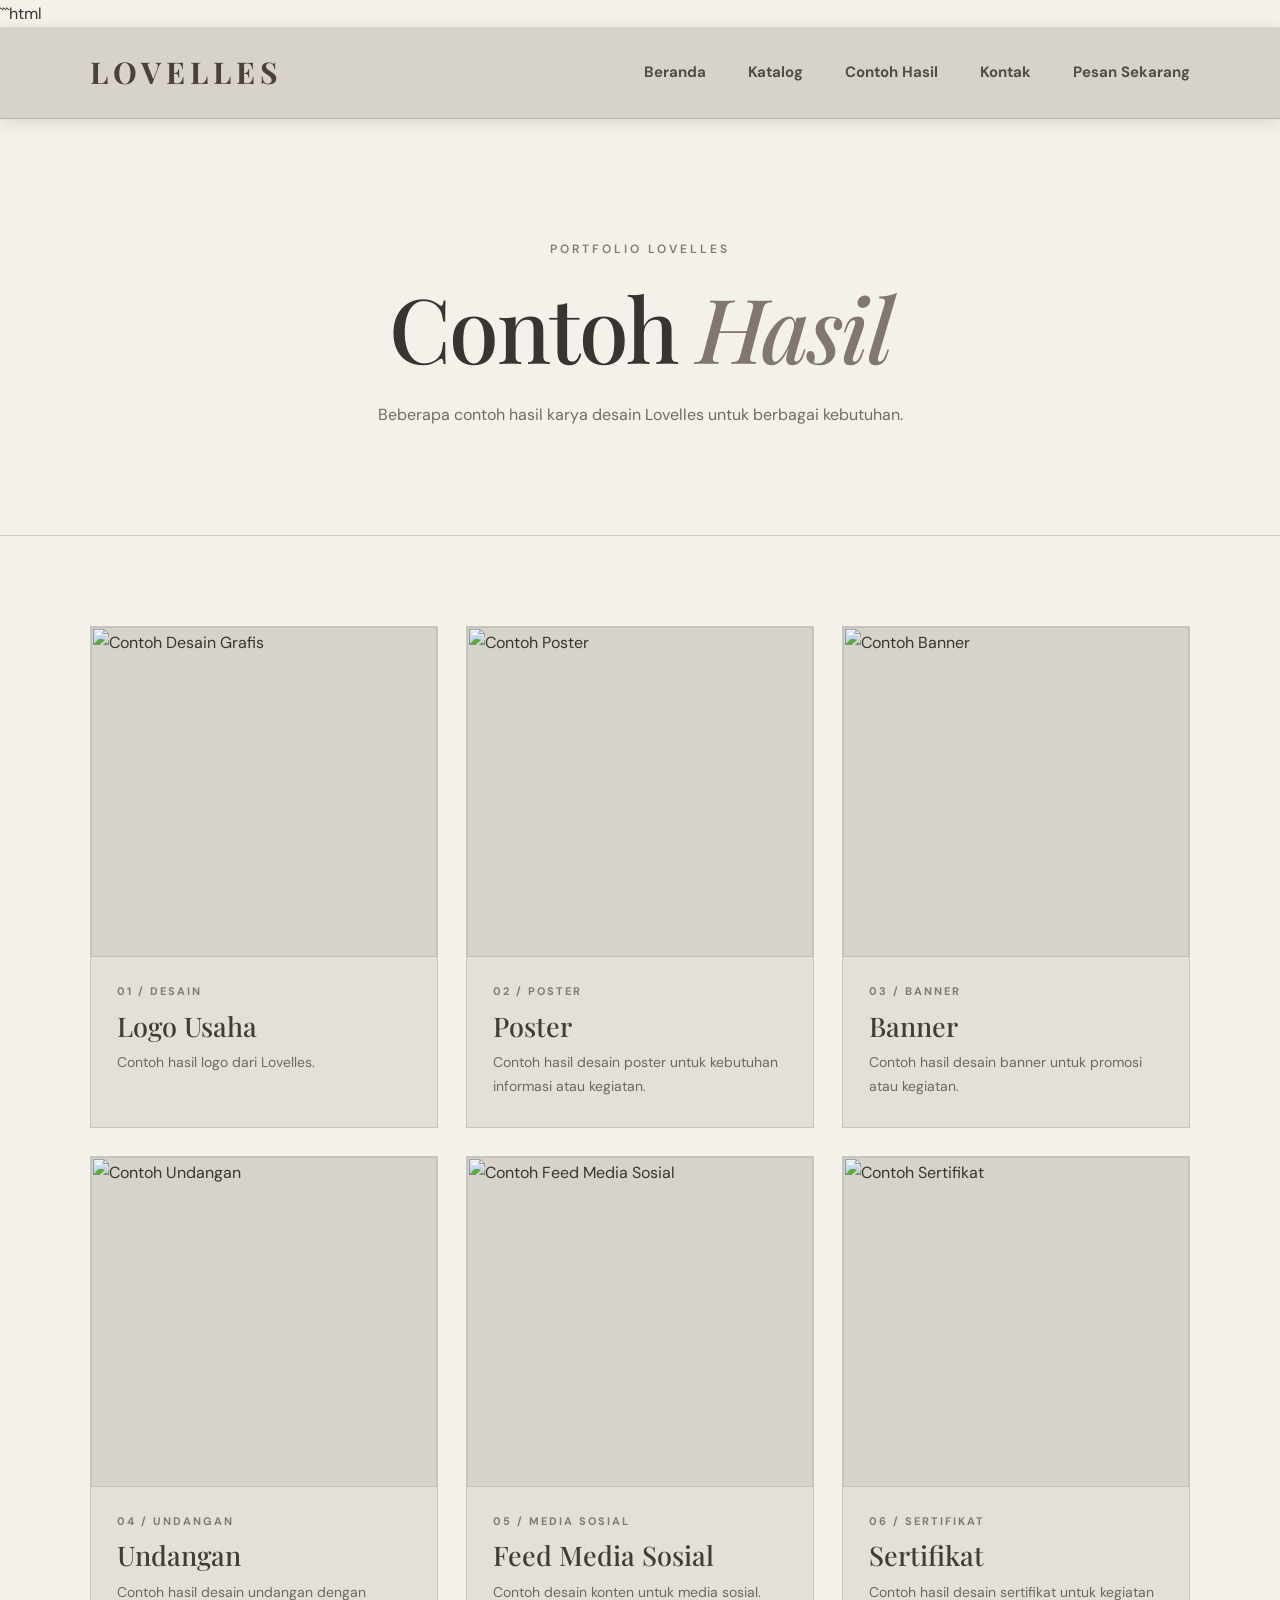
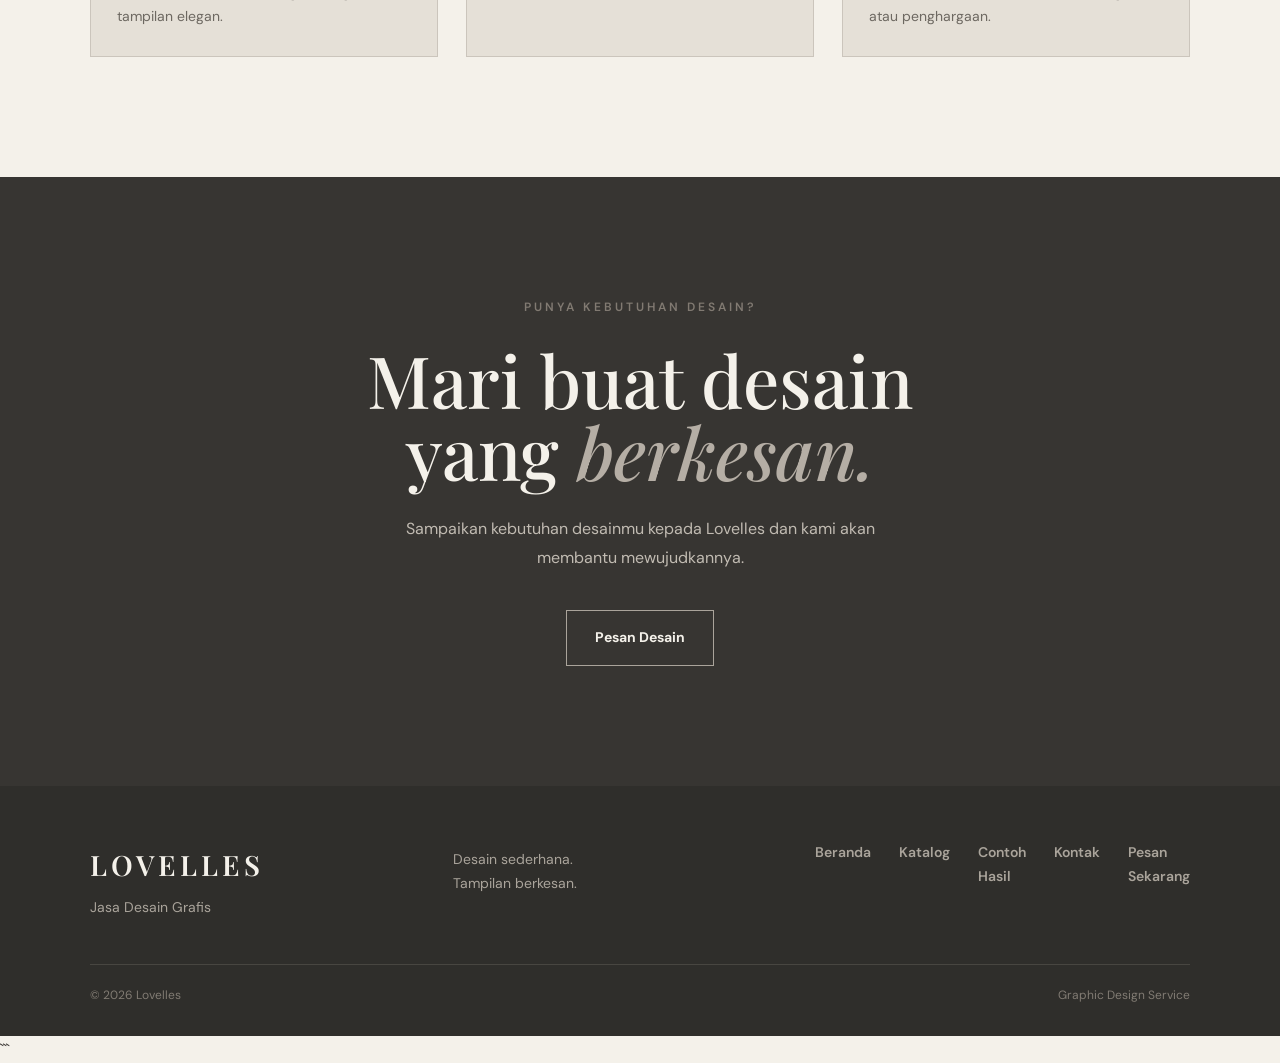
==== hasil.html @ c712f8e0 "Add files via upload" ====
```html
<!DOCTYPE html>
<html lang="id">

<head>

    <meta charset="UTF-8">

    <meta name="viewport" content="width=device-width, initial-scale=1.0">

    <title>Contoh Hasil | Lovelles</title>

    <link rel="preconnect" href="https://fonts.googleapis.com">

    <link rel="preconnect" href="https://fonts.gstatic.com" crossorigin>

    <link href="https://fonts.googleapis.com/css2?family=DM+Sans:wght@400;500;600;700&family=Playfair+Display:ital,wght@0,400;0,500;0,600;1,400;1,500&display=swap" rel="stylesheet">

    <link rel="stylesheet" href="style.css">

</head>


<body>


<!-- ================= HEADER ================= -->

<header class="navbar">

    <a href="index.html" class="logo">
        LOVELLES
    </a>

    <nav>

        <a href="index.html">
            Beranda
        </a>

        <a href="katalog.html">
            Katalog
        </a>

        <a href="hasil.html">
            Contoh Hasil
        </a>

        <a href="kontak.html">
            Kontak
        </a>

        <a href="pesan.html">
            Pesan Sekarang
        </a>

    </nav>

</header>



<!-- ================= JUDUL ================= -->

<section class="page-header">

    <p class="eyebrow">
        PORTFOLIO LOVELLES
    </p>


    <h1>
        Contoh <i>Hasil</i>
    </h1>


    <p>
        Beberapa contoh hasil karya desain Lovelles
        untuk berbagai kebutuhan.
    </p>

</section>



<!-- ================= PORTFOLIO ================= -->

<section class="portfolio-section">


    <div class="portfolio-grid">


        <!-- 01 LOGO USAHA -->

        <div class="portfolio-card">

            <div class="portfolio-image">

                <img
                    src="image/123logo.jpg"
                    alt="Contoh Desain Grafis"
                >

            </div>


            <div class="portfolio-content">

                <span>
                    01 / DESAIN
                </span>

                <h2>
                    Logo Usaha
                </h2>

                <p>
                    Contoh hasil logo 
                    dari Lovelles.
                </p>

            </div>

        </div>



        <!-- 02 POSTER -->

        <div class="portfolio-card">

            <div class="portfolio-image">

                <img
                    src="image/123poster.jpg"
                    alt="Contoh Poster"
                >

            </div>


            <div class="portfolio-content">

                <span>
                    02 / POSTER
                </span>

                <h2>
                    Poster
                </h2>

                <p>
                    Contoh hasil desain poster
                    untuk kebutuhan informasi atau kegiatan.
                </p>

            </div>

        </div>



        <!-- 03 BANNER -->

        <div class="portfolio-card">

            <div class="portfolio-image">

                <img
                    src="image/123banner.jpg"
                    alt="Contoh Banner"
                >

            </div>


            <div class="portfolio-content">

                <span>
                    03 / BANNER
                </span>

                <h2>
                    Banner
                </h2>

                <p>
                    Contoh hasil desain banner
                    untuk promosi atau kegiatan.
                </p>

            </div>

        </div>



        <!-- 04 UNDANGAN -->

        <div class="portfolio-card">

            <div class="portfolio-image">

                <img
                    src="image/123undangan.jpg"
                    alt="Contoh Undangan"
                >

            </div>


            <div class="portfolio-content">

                <span>
                    04 / UNDANGAN
                </span>

                <h2>
                    Undangan
                </h2>

                <p>
                    Contoh hasil desain undangan
                    dengan tampilan elegan.
                </p>

            </div>

        </div>



        <!-- 05 MEDIA SOSIAL -->

        <div class="portfolio-card">

            <div class="portfolio-image">

                <img
                    src="image/123feed.png"
                    alt="Contoh Feed Media Sosial"
                >

            </div>


            <div class="portfolio-content">

                <span>
                    05 / MEDIA SOSIAL
                </span>

                <h2>
                    Feed Media Sosial
                </h2>

                <p>
                    Contoh desain konten
                    untuk media sosial.
                </p>

            </div>

        </div>



        <!-- 06 SERTIFIKAT -->

        <div class="portfolio-card">

            <div class="portfolio-image">

                <img
                    src="image/123sertifikat.jpg"
                    alt="Contoh Sertifikat"
                >

            </div>


            <div class="portfolio-content">

                <span>
                    06 / SERTIFIKAT
                </span>

                <h2>
                    Sertifikat
                </h2>

                <p>
                    Contoh hasil desain sertifikat
                    untuk kegiatan atau penghargaan.
                </p>

            </div>

        </div>


    </div>

</section>



<!-- ================= CTA ================= -->

<section class="cta">

    <p class="eyebrow">
        PUNYA KEBUTUHAN DESAIN?
    </p>


    <h2>
        Mari buat desain<br>
        yang <i>berkesan.</i>
    </h2>


    <p>
        Sampaikan kebutuhan desainmu kepada Lovelles
        dan kami akan membantu mewujudkannya.
    </p>


    <a href="kontak.html" class="cta-button">
        Pesan Desain
    </a>

</section>



<!-- ================= FOOTER ================= -->

<footer>

    <div class="footer-main">

        <div>

            <div class="footer-logo">
                LOVELLES
            </div>

            <p>
                Jasa Desain Grafis
            </p>

        </div>


        <div>

            <p>
                Desain sederhana.<br>
                Tampilan berkesan.
            </p>

        </div>

        <div class="footer-links">

            <a href="index.html">
                Beranda
            </a>
        
            <a href="katalog.html">
                Katalog
            </a>
        
            <a href="hasil.html">
                Contoh Hasil
            </a>
        
            <a href="kontak.html">
                Kontak
            </a>
        
            <a href="pesan.html">
                Pesan Sekarang
            </a>
        
        </div>

    </div>


    <div class="footer-bottom">

        <span>
            © 2026 Lovelles
        </span>

        <span>
            Graphic Design Service
        </span>

    </div>

</footer>


</body>

</html>
```
---- style.css ----
/* =====================================================
   LOVELLES
   JASA DESAIN GRAFIS
   IVORY - GREY - BROWN
   ===================================================== */


/* ================= RESET ================= */

* {
    margin: 0;
    padding: 0;
    box-sizing: border-box;
}

html {
    scroll-behavior: smooth;
}

body {
    background: #f4f1ea;
    color: #373532;
    font-family: "DM Sans", sans-serif;
    font-size: 16px;
    line-height: 1.7;
}

a {
    color: inherit;
    text-decoration: none;
}

button,
input,
textarea,
select {
    font-family: inherit;
}


/* =====================================================
   HEADER / NAVBAR
   ===================================================== */

.navbar {
    width: 100%;
    height: 92px;

    padding: 0 7%;

    display: flex;
    align-items: center;
    justify-content: space-between;

    /* WARNA HEADER DIBUAT JELAS BERBEDA */
    background: #d8d3ca;

    border-bottom: 1px solid #bcb6ac;

    box-shadow: 0 4px 15px rgba(55, 50, 45, 0.12);

    position: sticky;
    top: 0;

    z-index: 999;
}


/* ================= LOGO HEADER ================= */

.logo {
    font-family: "Playfair Display", serif;

    font-size: 30px;

    font-weight: 700;

    letter-spacing: 5px;

    color: #4d4037;

    white-space: nowrap;
}


/* ================= MENU HEADER ================= */

.navbar nav {
    display: flex;

    align-items: center;

    gap: 42px;
}

.navbar nav a {
    font-size: 15px;

    font-weight: 700;

    color: #514d47;

    transition: all 0.3s ease;

    position: relative;
}

.navbar nav a:hover {
    color: #292724;
}

.navbar nav a.active {
    color: #292724;

    font-weight: 700;
}


/* GARIS MENU AKTIF */

.navbar nav a.active::after {
    content: "";

    position: absolute;

    left: 0;
    right: 0;

    bottom: -10px;

    height: 2px;

    background: #665549;
}


/* ================= BUTTON HEADER ================= */

.nav-button {
    padding: 14px 24px;

    background: #f4f1ea;

    border: 1px solid #71685f;

    color: #403b36;

    font-size: 14px;

    font-weight: 700;

    transition: all 0.3s ease;
}

.nav-button:hover {
    background: #403b36;

    color: #f4f1ea;

    border-color: #403b36;
}


/* =====================================================
   GENERAL
   ===================================================== */

.section {
    padding: 120px 7%;
}

.eyebrow {
    font-size: 12px;

    font-weight: 600;

    letter-spacing: 3px;

    color: #817a72;
}

.section-label {
    font-size: 12px;

    font-weight: 600;

    letter-spacing: 2px;

    color: #817a72;

    padding-bottom: 18px;

    border-bottom: 1px solid #d2cec5;
}

.large-title {
    font-family: "Playfair Display", serif;

    font-size: 58px;

    line-height: 1.05;

    font-weight: 500;

    letter-spacing: -1px;
}

.large-title i {
    color: #80776f;
}


/* =====================================================
   HERO
   ===================================================== */

.hero {
    min-height: 690px;

    padding: 85px 7%;

    display: grid;

    grid-template-columns: 1fr 0.85fr;

    gap: 90px;

    align-items: center;
}


/* HERO TEXT */

.hero-text h1 {
    margin-top: 25px;

    font-family: "Playfair Display", serif;

    font-size: clamp(54px, 6vw, 82px);

    line-height: 1.02;

    font-weight: 500;

    letter-spacing: -2px;
}

.hero-text h1 i {
    color: #81776f;
}

.hero-description {
    max-width: 570px;

    margin-top: 32px;

    color: #68645e;

    font-size: 17px;

    line-height: 1.8;
}


/* HERO BUTTON */

.hero-buttons {
    display: flex;

    gap: 15px;

    margin-top: 38px;
}

.button-dark,
.button-outline {
    display: inline-flex;

    align-items: center;
    justify-content: center;

    padding: 14px 24px;

    font-size: 14px;

    font-weight: 700;

    transition: 0.3s;
}

.button-dark {
    background: #373532;

    color: #f4f1ea;
}

.button-dark:hover {
    background: #514d48;
}

.button-outline {
    border: 1px solid #aaa49b;

    background: transparent;
}

.button-outline:hover {
    background: #e4e0d7;
}


/* =====================================================
   HERO VISUAL
   ===================================================== */

.hero-visual {
    height: 500px;

    background: #dcd7ce;

    position: relative;

    display: flex;

    align-items: center;
    justify-content: center;

    overflow: hidden;
}

.circle {
    position: absolute;

    border: 1px solid #b7b0a6;

    border-radius: 50%;
}

.circle-one {
    width: 430px;
    height: 430px;
}

.circle-two {
    width: 315px;
    height: 315px;
}


/* VISUAL CARD */

.visual-card {
    width: 285px;
    height: 360px;

    padding: 28px;

    background: #f7f3eb;

    box-shadow:
        0 30px 70px rgba(50, 45, 40, 0.17);

    position: relative;

    display: flex;

    flex-direction: column;

    justify-content: space-between;

    animation: floating 4s ease-in-out infinite;
}

.visual-top,
.visual-bottom {
    display: flex;

    justify-content: space-between;

    font-size: 10px;

    font-weight: 600;

    letter-spacing: 2px;
}

.visual-center small {
    font-size: 10px;

    font-weight: 600;

    letter-spacing: 4px;

    color: #817a72;
}

.visual-center h2 {
    margin-top: 13px;

    font-family: "Playfair Display", serif;

    font-size: 45px;

    line-height: 1;

    font-weight: 500;
}

.visual-line {
    width: 50px;

    height: 1px;

    background: #817a72;

    margin: 22px 0;
}

.visual-center p {
    font-size: 11px;

    color: #817a72;
}

.visual-bottom {
    color: #817a72;
}


@keyframes floating {

    0%,
    100% {
        transform: translateY(0);
    }

    50% {
        transform: translateY(-10px);
    }

}


/* =====================================================
   TWO COLUMN
   ===================================================== */

.two-column {
    display: grid;

    grid-template-columns: 1fr 1fr;

    gap: 110px;

    padding-top: 70px;
}


/* CONTENT */

.content-text {
    max-width: 570px;

    color: #66625c;

    font-size: 16px;

    line-height: 1.85;
}

.content-text p + p {
    margin-top: 22px;
}


/* TEXT LINK */

.text-link {
    display: inline-block;

    margin-top: 30px;

    padding-bottom: 5px;

    border-bottom: 1px solid #77736c;

    font-size: 14px;

    font-weight: 700;
}


/* =====================================================
   TARGET KONSUMEN
   ===================================================== */

.target-section {
    background: #ddd8cf;
}

.section-heading {
    padding: 65px 0 50px;

    display: flex;

    align-items: end;

    justify-content: space-between;

    gap: 50px;
}

.section-heading > p {
    max-width: 380px;

    color: #6c6861;

    font-size: 16px;

    line-height: 1.8;
}


/* TARGET GRID */

.target-grid {
    display: grid;

    grid-template-columns: repeat(5, 1fr);

    border-top: 1px solid #bcb6ac;

    border-left: 1px solid #bcb6ac;
}

.target-card {
    min-height: 320px;

    padding: 28px;

    border-right: 1px solid #bcb6ac;

    border-bottom: 1px solid #bcb6ac;

    transition: 0.35s;
}

.target-card:hover {
    background: #f0ece4;
}

.target-card > span {
    font-size: 12px;

    font-weight: 600;

    color: #827b73;
}

.target-card h3 {
    margin-top: 65px;

    font-family: "Playfair Display", serif;

    font-size: 24px;

    line-height: 1.25;

    font-weight: 500;
}

.target-card p {
    margin-top: 15px;

    color: #706b64;

    font-size: 15px;

    line-height: 1.75;
}


/* =====================================================
   KEUNGGULAN
   ===================================================== */

.advantage-list {
    border-top: 1px solid #d0cbc2;
}

.advantage-item {
    display: grid;

    grid-template-columns: 45px 1fr;

    gap: 20px;

    padding: 27px 0;

    border-bottom: 1px solid #d0cbc2;
}

.advantage-item > span {
    font-size: 12px;

    font-weight: 600;

    color: #827b73;
}

.advantage-item h3 {
    font-family: "Playfair Display", serif;

    font-size: 24px;

    font-weight: 500;
}

.advantage-item p {
    margin-top: 8px;

    color: #706b64;

    font-size: 15px;

    line-height: 1.75;
}


/* =====================================================
   CTA
   ===================================================== */

.cta {
    padding: 120px 7%;

    text-align: center;

    background: #373532;

    color: #f4f1ea;
}

.cta h2 {
    margin-top: 25px;

    font-family: "Playfair Display", serif;

    font-size: clamp(50px, 6vw, 72px);

    line-height: 1;

    font-weight: 500;
}

.cta h2 i {
    color: #b5aea5;
}

.cta > p:not(.eyebrow) {
    max-width: 550px;

    margin: 28px auto;

    color: #c1bbb2;

    font-size: 16px;

    line-height: 1.8;
}

.cta-button {
    display: inline-block;

    margin-top: 10px;

    padding: 15px 28px;

    border: 1px solid #aaa49b;

    font-size: 14px;

    font-weight: 700;

    transition: 0.3s;
}

.cta-button:hover {
    background: #f4f1ea;

    color: #373532;
}


/* =====================================================
   PAGE HEADER
   ===================================================== */

.page-header {
    padding: 120px 7% 105px;

    text-align: center;

    border-bottom: 1px solid #d1ccc3;
}

.page-header h1 {
    margin-top: 22px;

    font-family: "Playfair Display", serif;

    font-size: clamp(58px, 7vw, 92px);

    line-height: 1;

    font-weight: 500;

    letter-spacing: -2px;
}

.page-header h1 i {
    color: #81776f;
}

.page-header > p:last-child {
    max-width: 600px;

    margin: 30px auto 0;

    color: #706b64;

    font-size: 16px;

    line-height: 1.8;
}


/* =====================================================
   KATALOG
   ===================================================== */

.catalog-section {
    padding: 90px 7% 120px;
}

.catalog-grid {
    display: grid;

    grid-template-columns: repeat(2, 1fr);

    gap: 22px;
}


/* CARD */

.catalog-card {
    min-height: 430px;

    padding: 32px;

    background: #dfdad1;

    border: 1px solid #cbc5bc;

    position: relative;

    display: flex;

    flex-direction: column;

    transition: 0.4s;
}

.catalog-card:hover {
    background: #373532;

    color: #f4f1ea;

    transform: translateY(-6px);
}


/* TOP */

.catalog-top {
    display: flex;

    justify-content: space-between;

    font-size: 11px;

    font-weight: 600;

    letter-spacing: 2px;

    color: #827b73;
}


/* CONTENT */

.catalog-content {
    margin-top: auto;
}

.catalog-content h2 {
    font-family: "Playfair Display", serif;

    font-size: 38px;

    line-height: 1.1;

    font-weight: 500;
}

.catalog-content p {
    max-width: 500px;

    margin-top: 15px;

    color: #6e6962;

    font-size: 16px;

    line-height: 1.75;
}

.catalog-card:hover .catalog-content p {
    color: #c1bbb2;
}


/* PRICE */

.catalog-price {
    margin-top: 28px;

    padding-top: 18px;

    border-top: 1px solid #beb8ae;

    display: flex;

    align-items: center;

    justify-content: space-between;
}

.catalog-price span {
    font-size: 12px;

    color: #827b73;
}

.catalog-price strong {
    font-family: "Playfair Display", serif;

    font-size: 22px;

    font-weight: 600;
}


/* =====================================================
   PRICE NOTE
   ===================================================== */

.price-note {
    padding: 80px 7%;

    background: #d9d4ca;

    display: grid;

    grid-template-columns: 1fr 1fr;

    gap: 100px;

    align-items: center;
}

.price-note h2 {
    margin-top: 18px;

    font-family: "Playfair Display", serif;

    font-size: 46px;

    line-height: 1.1;

    font-weight: 500;
}

.price-note h2 i {
    color: #81776f;
}

.price-note > p {
    color: #68635c;

    font-size: 16px;

    line-height: 1.85;
}


/* =====================================================
   CONTACT
   ===================================================== */

.contact-section {
    padding-bottom: 120px;
}

.contact-grid {
    display: grid;

    grid-template-columns: 1fr 1fr;

    gap: 100px;

    padding-top: 70px;
}


/* CONTACT INFO */

.contact-description {
    max-width: 550px;

    margin-top: 28px;

    color: #69645d;

    font-size: 16px;

    line-height: 1.8;
}


/* INFO LIST */

.info-list {
    margin-top: 45px;

    border-top: 1px solid #d0cbc2;
}

.info-item {
    padding: 20px 0;

    border-bottom: 1px solid #d0cbc2;
}

.info-item span {
    display: block;

    margin-bottom: 6px;

    font-size: 11px;

    font-weight: 700;

    letter-spacing: 2px;

    color: #817a72;
}

.info-item a,
.info-item p {
    font-size: 16px;

    line-height: 1.6;

    color: #4f4b45;
}

.info-item a:hover {
    text-decoration: underline;
}


/* =====================================================
   ORDER FORM
   ===================================================== */

.order-box {
    padding: 42px;

    background: #ddd8cf;

    border: 1px solid #c7c1b7;
}

.form-label {
    font-size: 11px;

    font-weight: 700;

    letter-spacing: 3px;

    color: #817a72;
}

.order-box h3 {
    margin-top: 10px;

    font-family: "Playfair Display", serif;

    font-size: 32px;

    line-height: 1.2;

    font-weight: 500;
}


/* FORM */

#contactForm {
    margin-top: 32px;
}

.form-group {
    margin-bottom: 22px;
}

.form-group label {
    display: block;

    margin-bottom: 8px;

    font-size: 13px;

    font-weight: 700;

    color: #5e5952;
}

.form-group input,
.form-group textarea,
.form-group select {
    width: 100%;

    padding: 15px 16px;

    background: #f4f1ea;

    border: 1px solid #c3bdb3;

    outline: none;

    color: #373532;

    font-size: 15px;
}

.form-group input::placeholder,
.form-group textarea::placeholder {
    color: #9b958c;
}

.form-group textarea {
    resize: vertical;

    min-height: 140px;
}

.form-group input:focus,
.form-group textarea:focus,
.form-group select:focus {
    border-color: #756e66;
}


/* SUBMIT */

#contactForm button {
    width: 100%;

    padding: 16px;

    border: none;

    background: #373532;

    color: #f4f1ea;

    cursor: pointer;

    font-size: 14px;

    font-weight: 700;

    transition: 0.3s;
}

#contactForm button:hover {
    background: #504c47;
}


/* =====================================================
   PROCESS
   ===================================================== */

.process-section {
    background: #ddd8cf;
}

.process-grid {
    display: grid;

    grid-template-columns: repeat(5, 1fr);

    border-top: 1px solid #bcb6ac;

    border-left: 1px solid #bcb6ac;
}

.process-card {
    min-height: 330px;

    padding: 28px;

    border-right: 1px solid #bcb6ac;

    border-bottom: 1px solid #bcb6ac;

    transition: 0.3s;
}

.process-card:hover {
    background: #f1eee7;
}

.process-card > span {
    font-size: 12px;

    font-weight: 600;

    color: #817a72;
}

.process-card h3 {
    margin-top: 65px;

    font-family: "Playfair Display", serif;

    font-size: 26px;

    font-weight: 500;
}

.process-card p {
    margin-top: 15px;

    color: #6d6861;

    font-size: 15px;

    line-height: 1.75;
}


/* =====================================================
   FOOTER
   ===================================================== */

footer {
    padding: 55px 7% 30px;

    background: #2f2e2b;

    color: #f4f1ea;
}

.footer-main {
    display: grid;

    grid-template-columns: 1fr 1fr 1fr;

    gap: 50px;

    align-items: start;
}

.footer-logo {
    font-family: "Playfair Display", serif;

    font-size: 28px;

    font-weight: 600;

    letter-spacing: 4px;
}

.footer-main p {
    margin-top: 7px;

    color: #aaa49b;

    font-size: 14px;
}

.footer-links {
    display: flex;

    justify-content: flex-end;

    gap: 28px;
}

.footer-links a {
    color: #aaa49b;

    font-size: 14px;

    font-weight: 600;
}

.footer-links a:hover {
    color: #f4f1ea;
}

.footer-bottom {
    margin-top: 45px;

    padding-top: 20px;

    border-top: 1px solid #484641;

    display: flex;

    justify-content: space-between;
}

.footer-bottom span {
    color: #817b73;

    font-size: 12px;
}


/* =====================================================
   TABLET
   ===================================================== */

@media (max-width: 1100px) {

    .hero {
        grid-template-columns: 1fr;
    }

    .hero-visual {
        max-width: 650px;

        width: 100%;

        margin: auto;
    }

    .target-grid {
        grid-template-columns: repeat(2, 1fr);
    }

    .process-grid {
        grid-template-columns: repeat(2, 1fr);
    }

}


/* =====================================================
   MOBILE
   ===================================================== */

@media (max-width: 750px) {

    body {
        font-size: 15px;
    }


    /* HEADER MOBILE */

    .navbar {
        height: 78px;

        padding: 0 5%;

        background: #d8d3ca;
    }

    .navbar nav {
        display: none;
    }

    .nav-button {
        display: none;
    }

    .logo {
        font-size: 23px;

        letter-spacing: 4px;
    }


    /* SECTION */

    .section {
        padding: 85px 5%;
    }


    /* HERO */

    .hero {
        padding: 65px 5% 85px;

        display: block;
    }

    .hero-text h1 {
        font-size: 50px;

        letter-spacing: -1px;
    }

    .hero-description {
        font-size: 16px;
    }

    .hero-buttons {
        flex-direction: column;

        align-items: stretch;
    }

    .button-dark,
    .button-outline {
        width: 100%;
    }

    .hero-visual {
        height: 430px;

        margin-top: 60px;
    }

    .visual-card {
        width: 245px;

        height: 315px;
    }


    /* TITLES */

    .large-title {
        font-size: 43px;
    }


    /* TWO COLUMN */

    .two-column {
        grid-template-columns: 1fr;

        gap: 45px;
    }


    /* HEADING */

    .section-heading {
        display: block;

        padding-top: 50px;
    }

    .section-heading > p {
        margin-top: 25px;

        font-size: 15px;
    }


    /* TARGET */

    .target-grid {
        grid-template-columns: 1fr;
    }

    .target-card {
        min-height: 250px;
    }

    .target-card h3 {
        margin-top: 45px;
    }


    /* PAGE HEADER */

    .page-header {
        padding: 85px 5%;
    }

    .page-header h1 {
        font-size: 58px;
    }


    /* CATALOG */

    .catalog-section {
        padding: 65px 5% 85px;
    }

    .catalog-grid {
        grid-template-columns: 1fr;
    }

    .catalog-card {
        min-height: 390px;
    }

    .catalog-content h2 {
        font-size: 32px;
    }

    .catalog-content p {
        font-size: 15px;
    }


    /* PRICE */

    .price-note {
        grid-template-columns: 1fr;

        gap: 35px;

        padding: 65px 5%;
    }


    /* CONTACT */

    .contact-grid {
        grid-template-columns: 1fr;

        gap: 55px;
    }

    .order-box {
        padding: 28px 22px;
    }


    /* PROCESS */

    .process-grid {
        grid-template-columns: 1fr;
    }


    /* CTA */

    .cta {
        padding: 90px 5%;
    }

    .cta h2 {
        font-size: 46px;
    }


    /* FOOTER */

    footer {
        padding: 45px 5% 25px;
    }

    .footer-main {
        grid-template-columns: 1fr;

        gap: 25px;
    }

    .footer-links {
        justify-content: flex-start;

        flex-wrap: wrap;
    }

    .footer-bottom {
        display: block;
    }

    .footer-bottom span {
        display: block;
    }

    .footer-bottom span + span {
        margin-top: 7px;
    }

}

/* =====================================================
   CONTOH HASIL / PORTFOLIO
   ===================================================== */

   .portfolio-section {
    padding: 90px 7% 120px;
}


/* ================= KOLOM ================= */

.portfolio-grid {
    display: grid;

    grid-template-columns: repeat(3, 1fr);

    gap: 28px;
}


/* ================= KARTU ================= */

.portfolio-card {
    background: #e5e0d7;

    border: 1px solid #cbc5bc;

    transition: 0.3s ease;

    overflow: hidden;
}

.portfolio-card:hover {
    transform: translateY(-6px);

    box-shadow: 0 15px 30px rgba(55, 50, 45, 0.10);
}


/* ================= TEMPAT GAMBAR ================= */

.portfolio-image {
    width: 100%;

    height: 330px;

    background: #d8d3ca;

    overflow: hidden;

    display: flex;

    align-items: center;

    justify-content: center;
}


/* GAMBAR */

.portfolio-image img {
    width: 100%;

    height: 100%;

    object-fit: cover;

    display: block;

    transition: 0.4s ease;
}


/* EFEK GAMBAR */

.portfolio-card:hover .portfolio-image img {
    transform: scale(1.03);
}


/* ================= TEKS ================= */

.portfolio-content {
    padding: 25px 26px 28px;
}


.portfolio-content span {
    font-size: 11px;

    font-weight: 700;

    letter-spacing: 2px;

    color: #817a72;
}


.portfolio-content h2 {
    margin-top: 9px;

    font-family: "Playfair Display", serif;

    font-size: 27px;

    line-height: 1.2;

    font-weight: 500;

    color: #403c37;
}


.portfolio-content p {
    margin-top: 9px;

    color: #6d6861;

    font-size: 14px;

    line-height: 1.7;
}


/* =====================================================
   TABLET
   ===================================================== */

@media (max-width: 950px) {

    .portfolio-grid {
        grid-template-columns: repeat(2, 1fr);
    }

}


/* =====================================================
   HP
   ===================================================== */

@media (max-width: 600px) {

    .portfolio-section {
        padding: 65px 5% 85px;
    }

    .portfolio-grid {
        grid-template-columns: 1fr;
    }

    .portfolio-image {
        height: 350px;
    }
/* =========================================
   KONTAK - POSISI DI TENGAH
   ========================================= */

   .contact-section {
    width: 100%;
}

.contact-section .contact-grid {
    display: block;
    width: 100%;
}

.contact-section .contact-info {
    width: 700px;
    max-width: 90%;
    margin: 0 auto;
    text-align: center;
}

.contact-section .contact-info h1,
.contact-section .contact-info h2,
.contact-section .contact-info p {
    text-align: center;
}

.contact-section .contact-description {
    margin-left: auto;
    margin-right: auto;
    text-align: center;
}

.contact-section .info-list {
    width: 100%;
}

.contact-section .info-item {
    text-align: center;
}

.contact-section .info-item span,
.contact-section .info-item a,
.contact-section .info-item p {
    text-align: center;
}
}
.contact-section .contact-grid {
    display: flex !important;
    justify-content: center !important;
    align-items: flex-start !important;
    width: 100% !important;
}

.contact-section .contact-info {
    width: 700px !important;
    max-width: 90% !important;
    margin: 0 auto !important;
    text-align: center !important;
}
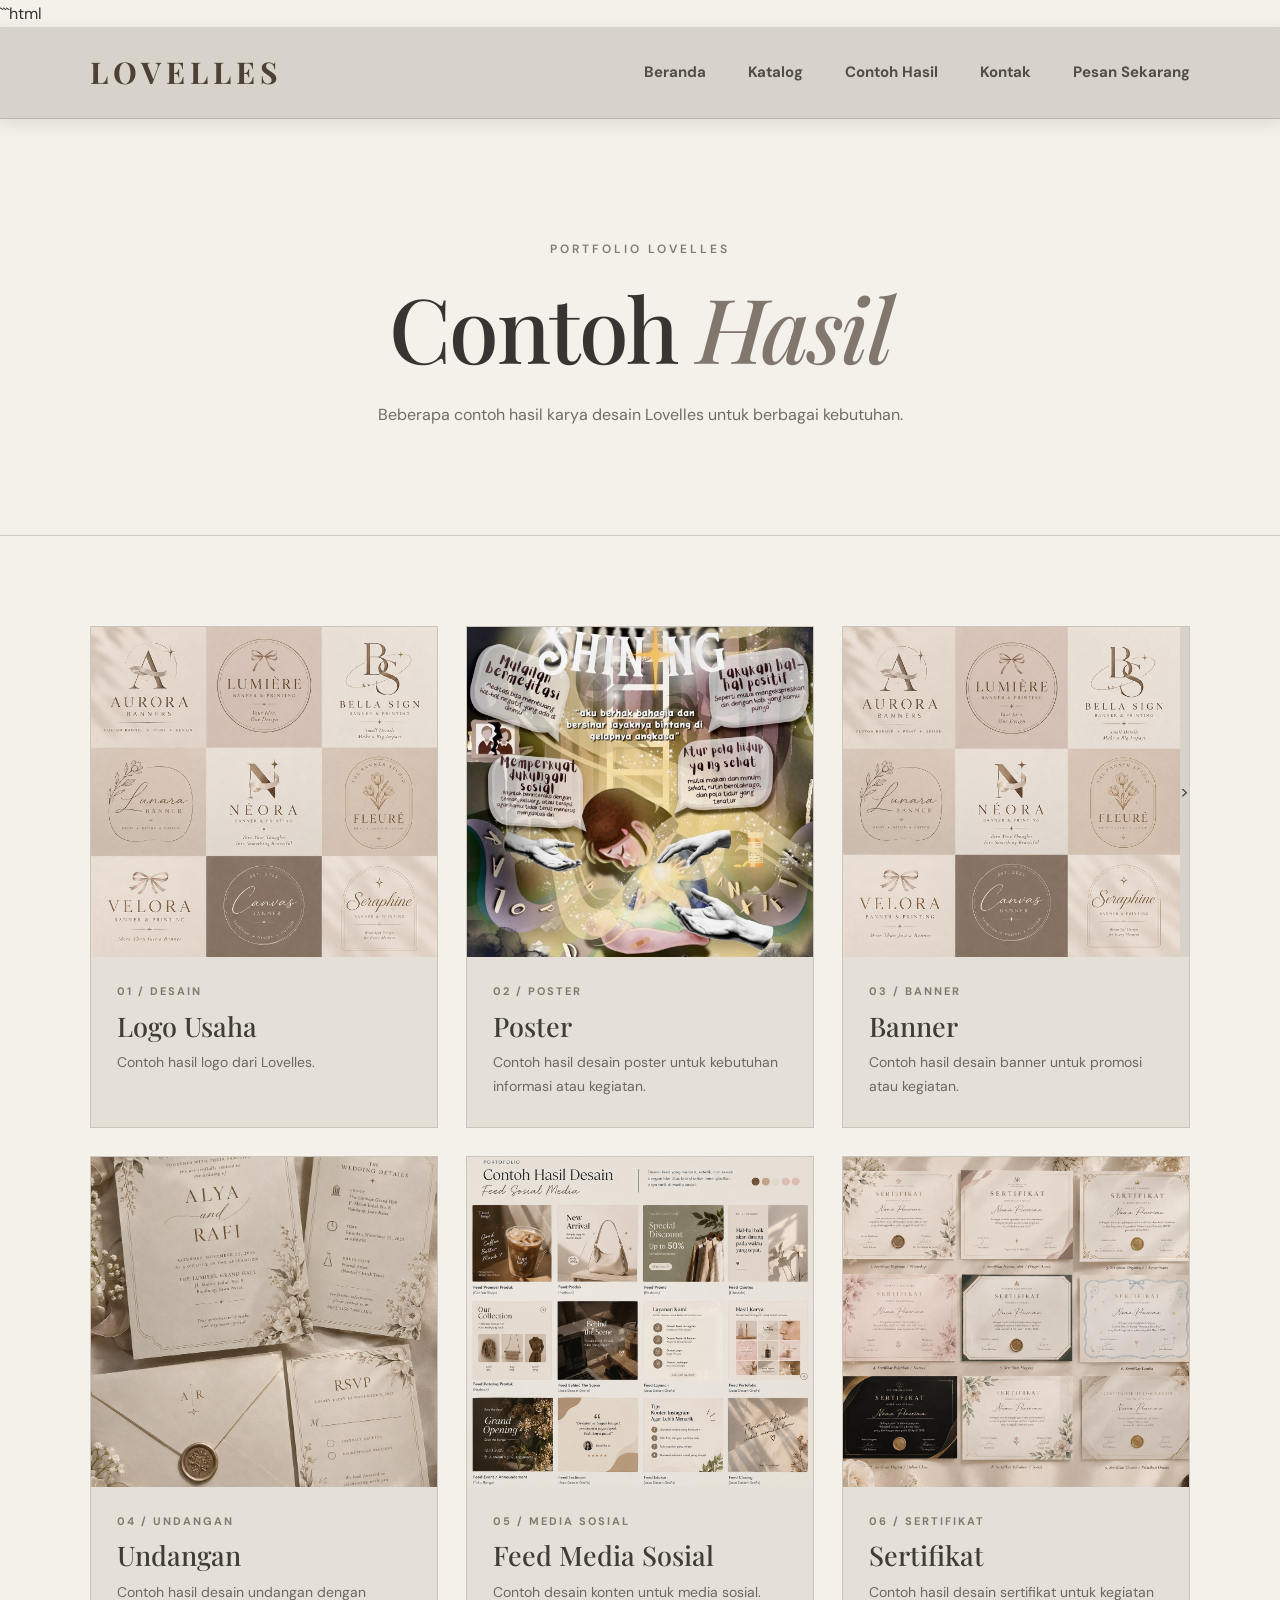
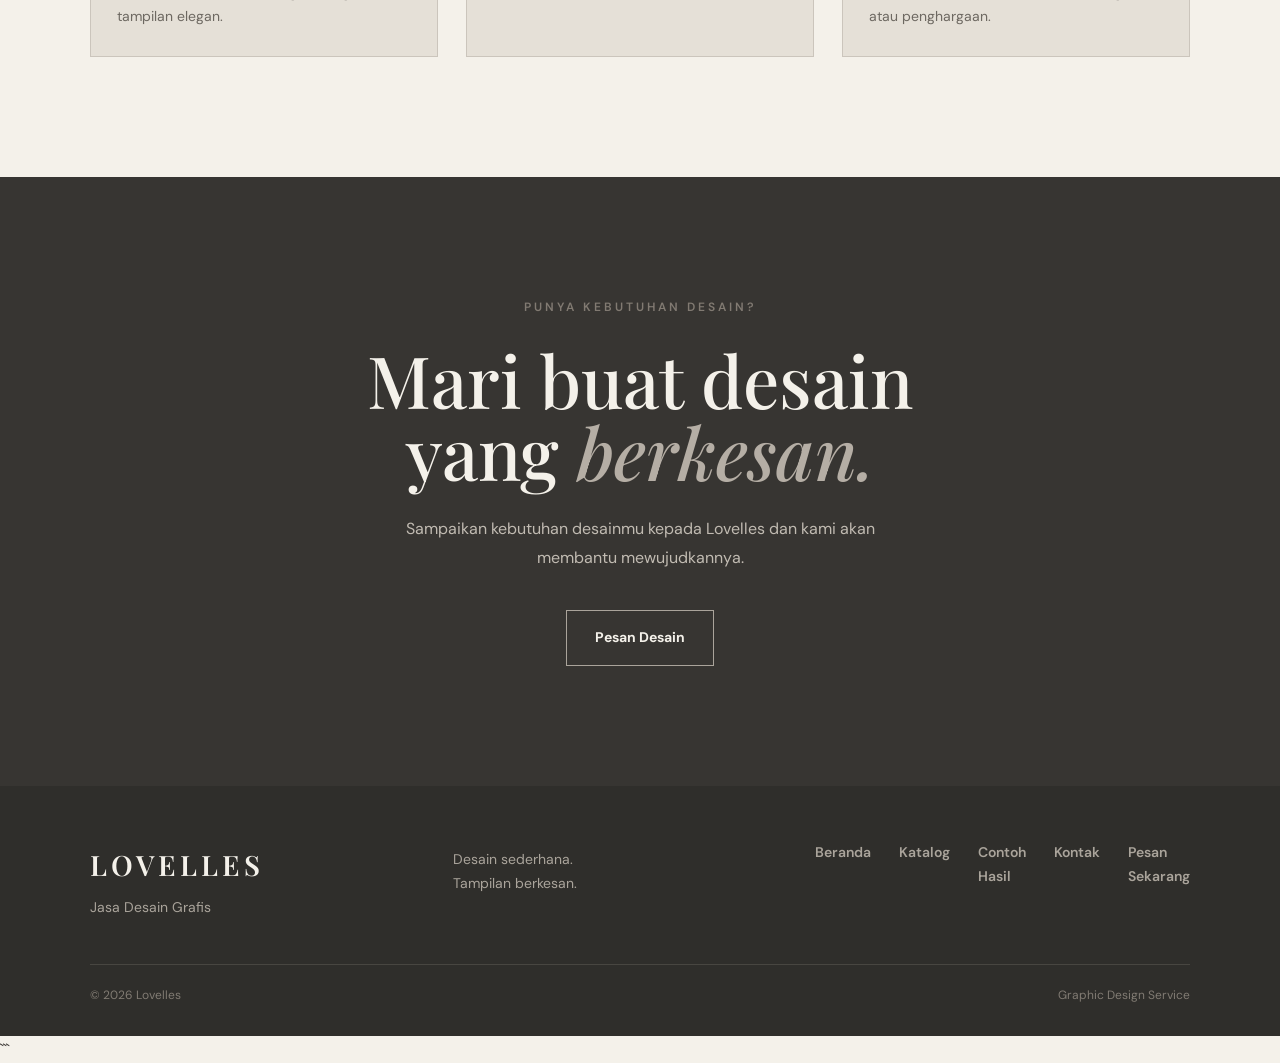
==== commit 02207990: "hasil.html" ====
--- a/hasil.html
+++ b/hasil.html
@@ -98,7 +98,7 @@
             <div class="portfolio-image">
 
                 <img
-                    src="image/123logo.jpg"
+                    src="123logo.jpg"
                     alt="Contoh Desain Grafis"
                 >
 
@@ -133,7 +133,7 @@
             <div class="portfolio-image">
 
                 <img
-                    src="image/123poster.jpg"
+                    src="123poster.jpg"
                     alt="Contoh Poster"
                 >
 
@@ -168,8 +168,10 @@
             <div class="portfolio-image">
 
                 <img
-                    src="image/123banner.jpg"
-                    alt="Contoh Banner"
+                    <img
+                        src="123logo.jpg"
+                        src
+>
                 >
 
             </div>
@@ -203,7 +205,7 @@
             <div class="portfolio-image">
 
                 <img
-                    src="image/123undangan.jpg"
+                    src="123undangan.jpg"
                     alt="Contoh Undangan"
                 >
 
@@ -238,7 +240,7 @@
             <div class="portfolio-image">
 
                 <img
-                    src="image/123feed.png"
+                    src="123feed.png"
                     alt="Contoh Feed Media Sosial"
                 >
 
@@ -273,7 +275,7 @@
             <div class="portfolio-image">
 
                 <img
-                    src="image/123sertifikat.jpg"
+                    src="123sertifikat.jpg"
                     alt="Contoh Sertifikat"
                 >
 
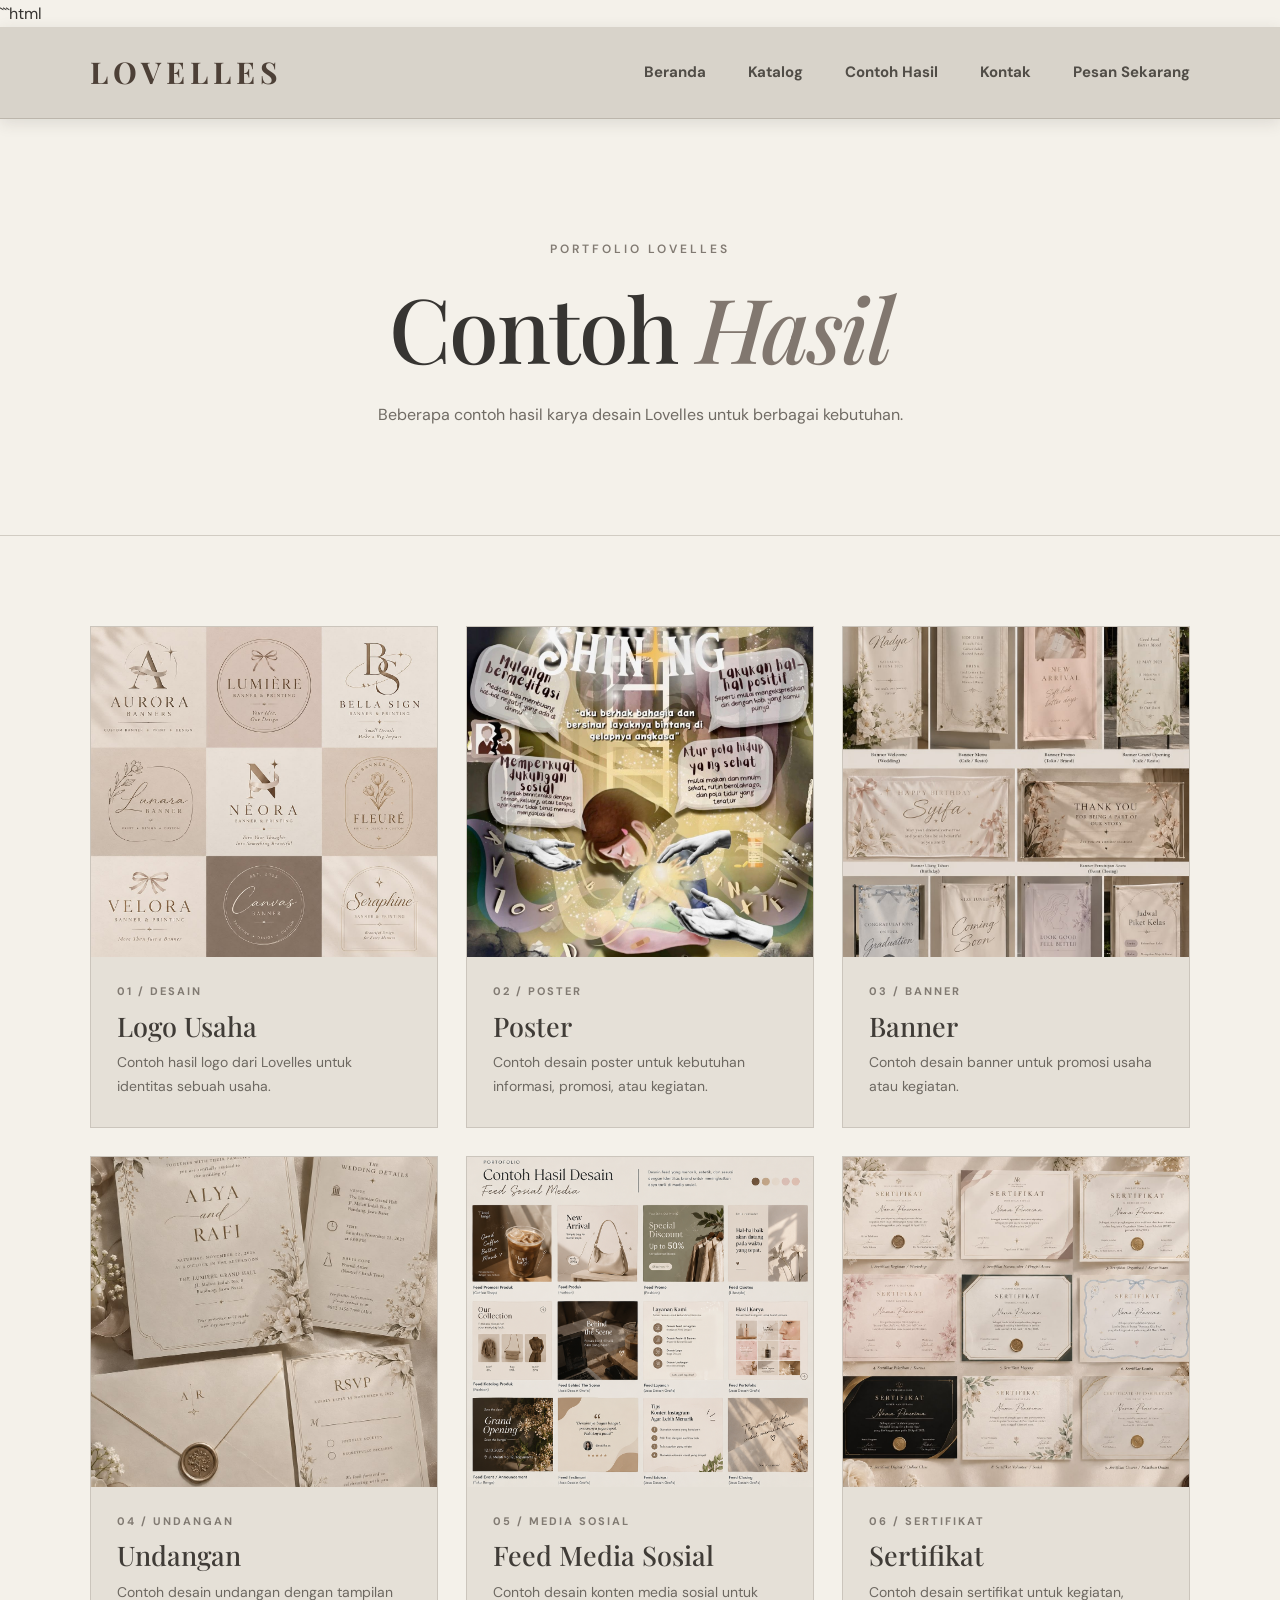
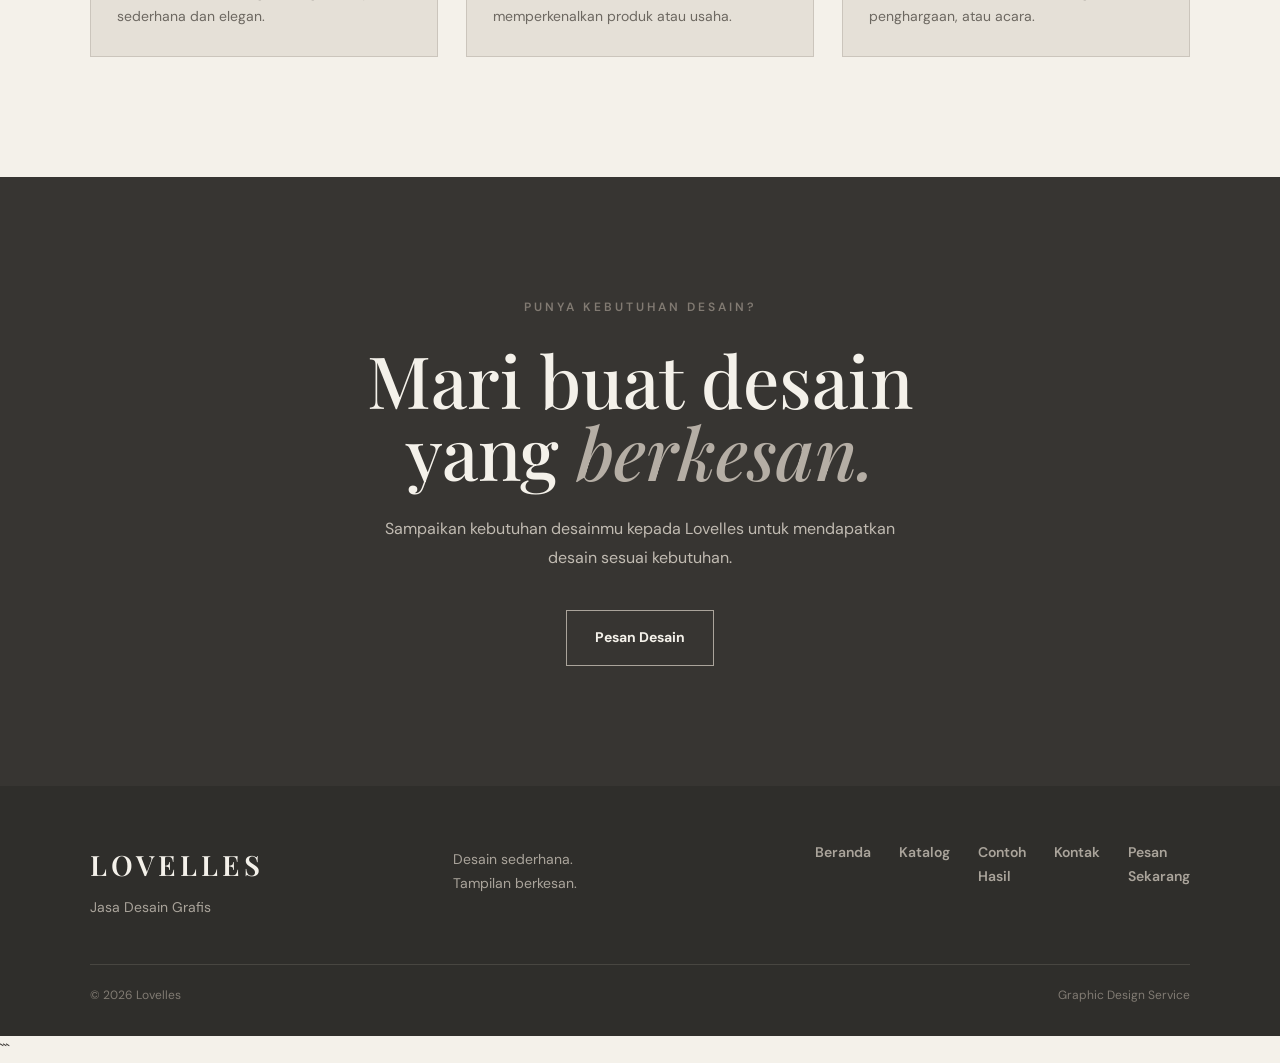
==== commit 8e098161: "Update hasil.html" ====
--- a/hasil.html
+++ b/hasil.html
@@ -3,411 +3,278 @@
 <html lang="id">
 
 <head>
-
     <meta charset="UTF-8">
-
     <meta name="viewport" content="width=device-width, initial-scale=1.0">
 
     <title>Contoh Hasil | Lovelles</title>
 
     <link rel="preconnect" href="https://fonts.googleapis.com">
-
     <link rel="preconnect" href="https://fonts.gstatic.com" crossorigin>
 
     <link href="https://fonts.googleapis.com/css2?family=DM+Sans:wght@400;500;600;700&family=Playfair+Display:ital,wght@0,400;0,500;0,600;1,400;1,500&display=swap" rel="stylesheet">
 
     <link rel="stylesheet" href="style.css">
-
 </head>
 
-
 <body>
 
-
-<!-- ================= HEADER ================= -->
-
-<header class="navbar">
-
-    <a href="index.html" class="logo">
-        LOVELLES
-    </a>
-
-    <nav>
-
-        <a href="index.html">
-            Beranda
+    <!-- HEADER -->
+    <header class="navbar">
+
+        <a href="index.html" class="logo">
+            LOVELLES
         </a>
 
-        <a href="katalog.html">
-            Katalog
+        <nav>
+            <a href="index.html">Beranda</a>
+            <a href="katalog.html">Katalog</a>
+            <a href="hasil.html">Contoh Hasil</a>
+            <a href="kontak.html">Kontak</a>
+            <a href="pesan.html">Pesan Sekarang</a>
+        </nav>
+
+    </header>
+
+
+    <!-- JUDUL HALAMAN -->
+    <section class="page-header">
+
+        <p class="eyebrow">PORTFOLIO LOVELLES</p>
+
+        <h1>
+            Contoh <i>Hasil</i>
+        </h1>
+
+        <p>
+            Beberapa contoh hasil karya desain Lovelles
+            untuk berbagai kebutuhan.
+        </p>
+
+    </section>
+
+
+    <!-- PORTOFOLIO -->
+    <section class="portfolio-section">
+
+        <div class="portfolio-grid">
+
+            <!-- 01 LOGO USAHA -->
+            <div class="portfolio-card">
+
+                <div class="portfolio-image">
+                    <img
+                        src="123logo.jpg"
+                        alt="Contoh Desain Logo Usaha"
+                        loading="lazy"
+                    >
+                </div>
+
+                <div class="portfolio-content">
+                    <span>01 / DESAIN</span>
+
+                    <h2>Logo Usaha</h2>
+
+                    <p>
+                        Contoh hasil logo dari Lovelles
+                        untuk identitas sebuah usaha.
+                    </p>
+                </div>
+
+            </div>
+
+
+            <!-- 02 POSTER -->
+            <div class="portfolio-card">
+
+                <div class="portfolio-image">
+                    <img
+                        src="123poster.jpg"
+                        alt="Contoh Desain Poster"
+                        loading="lazy"
+                    >
+                </div>
+
+                <div class="portfolio-content">
+                    <span>02 / POSTER</span>
+
+                    <h2>Poster</h2>
+
+                    <p>
+                        Contoh desain poster untuk kebutuhan
+                        informasi, promosi, atau kegiatan.
+                    </p>
+                </div>
+
+            </div>
+
+
+            <!-- 03 BANNER -->
+            <div class="portfolio-card">
+
+                <div class="portfolio-image">
+                    <img
+                        src="123banner.jpg"
+                        alt="Contoh Desain Banner"
+                        loading="lazy"
+                    >
+                </div>
+
+                <div class="portfolio-content">
+                    <span>03 / BANNER</span>
+
+                    <h2>Banner</h2>
+
+                    <p>
+                        Contoh desain banner untuk
+                        promosi usaha atau kegiatan.
+                    </p>
+                </div>
+
+            </div>
+
+
+            <!-- 04 UNDANGAN -->
+            <div class="portfolio-card">
+
+                <div class="portfolio-image">
+                    <img
+                        src="123undangan.jpg"
+                        alt="Contoh Desain Undangan"
+                        loading="lazy"
+                    >
+                </div>
+
+                <div class="portfolio-content">
+                    <span>04 / UNDANGAN</span>
+
+                    <h2>Undangan</h2>
+
+                    <p>
+                        Contoh desain undangan dengan
+                        tampilan sederhana dan elegan.
+                    </p>
+                </div>
+
+            </div>
+
+
+            <!-- 05 FEED MEDIA SOSIAL -->
+            <div class="portfolio-card">
+
+                <div class="portfolio-image">
+                    <img
+                        src="123feed.png"
+                        alt="Contoh Desain Feed Media Sosial"
+                        loading="lazy"
+                    >
+                </div>
+
+                <div class="portfolio-content">
+                    <span>05 / MEDIA SOSIAL</span>
+
+                    <h2>Feed Media Sosial</h2>
+
+                    <p>
+                        Contoh desain konten media sosial
+                        untuk memperkenalkan produk atau usaha.
+                    </p>
+                </div>
+
+            </div>
+
+
+            <!-- 06 SERTIFIKAT -->
+            <div class="portfolio-card">
+
+                <div class="portfolio-image">
+                    <img
+                        src="123sertifikat.jpg"
+                        alt="Contoh Desain Sertifikat"
+                        loading="lazy"
+                    >
+                </div>
+
+                <div class="portfolio-content">
+                    <span>06 / SERTIFIKAT</span>
+
+                    <h2>Sertifikat</h2>
+
+                    <p>
+                        Contoh desain sertifikat untuk
+                        kegiatan, penghargaan, atau acara.
+                    </p>
+                </div>
+
+            </div>
+
+        </div>
+
+    </section>
+
+
+    <!-- AJAKAN MEMESAN -->
+    <section class="cta">
+
+        <p class="eyebrow">PUNYA KEBUTUHAN DESAIN?</p>
+
+        <h2>
+            Mari buat desain<br>
+            yang <i>berkesan.</i>
+        </h2>
+
+        <p>
+            Sampaikan kebutuhan desainmu kepada Lovelles
+            untuk mendapatkan desain sesuai kebutuhan.
+        </p>
+
+        <a href="pesan.html" class="cta-button">
+            Pesan Desain
         </a>
 
-        <a href="hasil.html">
-            Contoh Hasil
-        </a>
-
-        <a href="kontak.html">
-            Kontak
-        </a>
-
-        <a href="pesan.html">
-            Pesan Sekarang
-        </a>
-
-    </nav>
-
-</header>
-
-
-
-<!-- ================= JUDUL ================= -->
-
-<section class="page-header">
-
-    <p class="eyebrow">
-        PORTFOLIO LOVELLES
-    </p>
-
-
-    <h1>
-        Contoh <i>Hasil</i>
-    </h1>
-
-
-    <p>
-        Beberapa contoh hasil karya desain Lovelles
-        untuk berbagai kebutuhan.
-    </p>
-
-</section>
-
-
-
-<!-- ================= PORTFOLIO ================= -->
-
-<section class="portfolio-section">
-
-
-    <div class="portfolio-grid">
-
-
-        <!-- 01 LOGO USAHA -->
-
-        <div class="portfolio-card">
-
-            <div class="portfolio-image">
-
-                <img
-                    src="123logo.jpg"
-                    alt="Contoh Desain Grafis"
-                >
-
-            </div>
-
-
-            <div class="portfolio-content">
-
-                <span>
-                    01 / DESAIN
-                </span>
-
-                <h2>
-                    Logo Usaha
-                </h2>
-
+    </section>
+
+
+    <!-- FOOTER -->
+    <footer>
+
+        <div class="footer-main">
+
+            <div>
+                <div class="footer-logo">
+                    LOVELLES
+                </div>
+
+                <p>Jasa Desain Grafis</p>
+            </div>
+
+            <div>
                 <p>
-                    Contoh hasil logo 
-                    dari Lovelles.
+                    Desain sederhana.<br>
+                    Tampilan berkesan.
                 </p>
+            </div>
+
+            <div class="footer-links">
+
+                <a href="index.html">Beranda</a>
+                <a href="katalog.html">Katalog</a>
+                <a href="hasil.html">Contoh Hasil</a>
+                <a href="kontak.html">Kontak</a>
+                <a href="pesan.html">Pesan Sekarang</a>
 
             </div>
 
         </div>
 
-
-
-        <!-- 02 POSTER -->
-
-        <div class="portfolio-card">
-
-            <div class="portfolio-image">
-
-                <img
-                    src="123poster.jpg"
-                    alt="Contoh Poster"
-                >
-
-            </div>
-
-
-            <div class="portfolio-content">
-
-                <span>
-                    02 / POSTER
-                </span>
-
-                <h2>
-                    Poster
-                </h2>
-
-                <p>
-                    Contoh hasil desain poster
-                    untuk kebutuhan informasi atau kegiatan.
-                </p>
-
-            </div>
+        <div class="footer-bottom">
+
+            <span>© 2026 Lovelles</span>
+            <span>Graphic Design Service</span>
 
         </div>
 
-
-
-        <!-- 03 BANNER -->
-
-        <div class="portfolio-card">
-
-            <div class="portfolio-image">
-
-                <img
-                    <img
-                        src="123logo.jpg"
-                        src
->
-                >
-
-            </div>
-
-
-            <div class="portfolio-content">
-
-                <span>
-                    03 / BANNER
-                </span>
-
-                <h2>
-                    Banner
-                </h2>
-
-                <p>
-                    Contoh hasil desain banner
-                    untuk promosi atau kegiatan.
-                </p>
-
-            </div>
-
-        </div>
-
-
-
-        <!-- 04 UNDANGAN -->
-
-        <div class="portfolio-card">
-
-            <div class="portfolio-image">
-
-                <img
-                    src="123undangan.jpg"
-                    alt="Contoh Undangan"
-                >
-
-            </div>
-
-
-            <div class="portfolio-content">
-
-                <span>
-                    04 / UNDANGAN
-                </span>
-
-                <h2>
-                    Undangan
-                </h2>
-
-                <p>
-                    Contoh hasil desain undangan
-                    dengan tampilan elegan.
-                </p>
-
-            </div>
-
-        </div>
-
-
-
-        <!-- 05 MEDIA SOSIAL -->
-
-        <div class="portfolio-card">
-
-            <div class="portfolio-image">
-
-                <img
-                    src="123feed.png"
-                    alt="Contoh Feed Media Sosial"
-                >
-
-            </div>
-
-
-            <div class="portfolio-content">
-
-                <span>
-                    05 / MEDIA SOSIAL
-                </span>
-
-                <h2>
-                    Feed Media Sosial
-                </h2>
-
-                <p>
-                    Contoh desain konten
-                    untuk media sosial.
-                </p>
-
-            </div>
-
-        </div>
-
-
-
-        <!-- 06 SERTIFIKAT -->
-
-        <div class="portfolio-card">
-
-            <div class="portfolio-image">
-
-                <img
-                    src="123sertifikat.jpg"
-                    alt="Contoh Sertifikat"
-                >
-
-            </div>
-
-
-            <div class="portfolio-content">
-
-                <span>
-                    06 / SERTIFIKAT
-                </span>
-
-                <h2>
-                    Sertifikat
-                </h2>
-
-                <p>
-                    Contoh hasil desain sertifikat
-                    untuk kegiatan atau penghargaan.
-                </p>
-
-            </div>
-
-        </div>
-
-
-    </div>
-
-</section>
-
-
-
-<!-- ================= CTA ================= -->
-
-<section class="cta">
-
-    <p class="eyebrow">
-        PUNYA KEBUTUHAN DESAIN?
-    </p>
-
-
-    <h2>
-        Mari buat desain<br>
-        yang <i>berkesan.</i>
-    </h2>
-
-
-    <p>
-        Sampaikan kebutuhan desainmu kepada Lovelles
-        dan kami akan membantu mewujudkannya.
-    </p>
-
-
-    <a href="kontak.html" class="cta-button">
-        Pesan Desain
-    </a>
-
-</section>
-
-
-
-<!-- ================= FOOTER ================= -->
-
-<footer>
-
-    <div class="footer-main">
-
-        <div>
-
-            <div class="footer-logo">
-                LOVELLES
-            </div>
-
-            <p>
-                Jasa Desain Grafis
-            </p>
-
-        </div>
-
-
-        <div>
-
-            <p>
-                Desain sederhana.<br>
-                Tampilan berkesan.
-            </p>
-
-        </div>
-
-        <div class="footer-links">
-
-            <a href="index.html">
-                Beranda
-            </a>
-        
-            <a href="katalog.html">
-                Katalog
-            </a>
-        
-            <a href="hasil.html">
-                Contoh Hasil
-            </a>
-        
-            <a href="kontak.html">
-                Kontak
-            </a>
-        
-            <a href="pesan.html">
-                Pesan Sekarang
-            </a>
-        
-        </div>
-
-    </div>
-
-
-    <div class="footer-bottom">
-
-        <span>
-            © 2026 Lovelles
-        </span>
-
-        <span>
-            Graphic Design Service
-        </span>
-
-    </div>
-
-</footer>
-
+    </footer>
 
 </body>
-
 </html>
 ```
